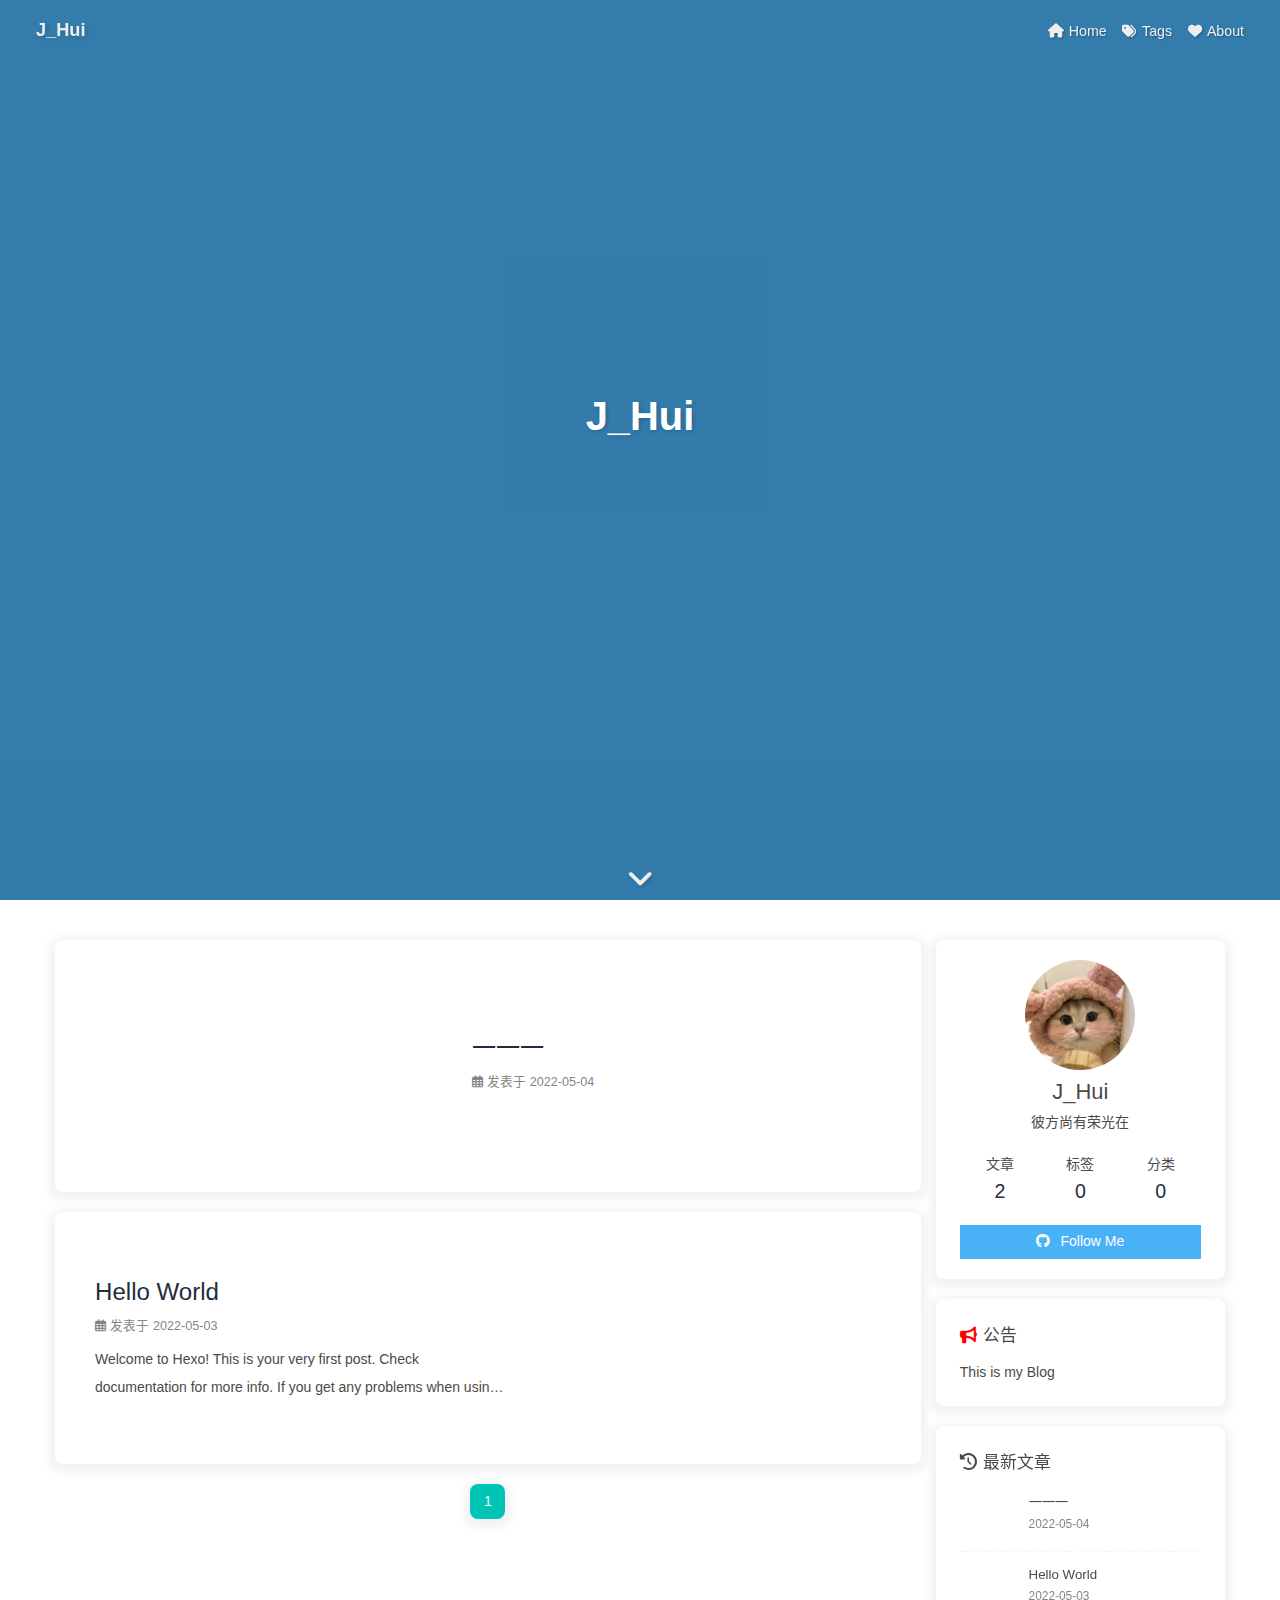
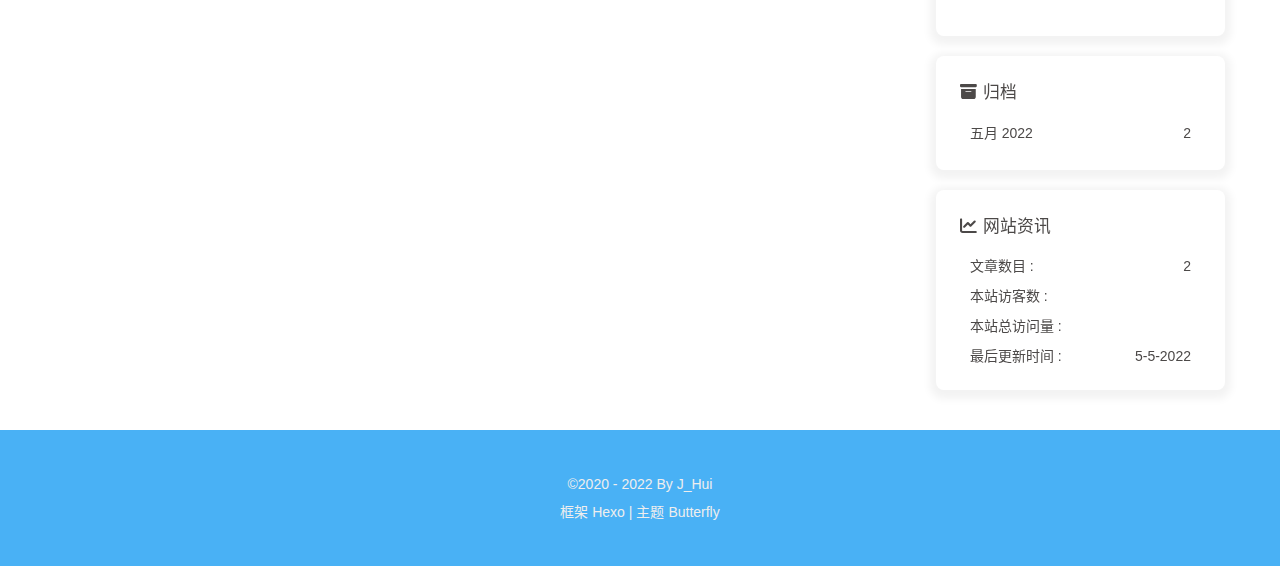
==== index.html @ 7a14e51d "Site updated: 2022-05-05 22:44:37" ====
<!DOCTYPE html><html lang="zh-CN" data-theme="light"><head><meta charset="UTF-8"><meta http-equiv="X-UA-Compatible" content="IE=edge"><meta name="viewport" content="width=device-width, initial-scale=1.0, maximum-scale=1.0, user-scalable=no"><title>J_Hui</title><meta name="author" content="J_Hui"><meta name="copyright" content="J_Hui"><meta name="format-detection" content="telephone=no"><meta name="theme-color" content="#ffffff"><meta name="description" content="彼方尚有荣光在">
<meta property="og:type" content="website">
<meta property="og:title" content="J_Hui">
<meta property="og:url" content="http://example.com/index.html">
<meta property="og:site_name" content="J_Hui">
<meta property="og:description" content="彼方尚有荣光在">
<meta property="og:locale" content="zh_CN">
<meta property="og:image" content="http://example.com/img/2.jpg">
<meta property="article:author" content="J_Hui">
<meta name="twitter:card" content="summary">
<meta name="twitter:image" content="http://example.com/img/2.jpg"><link rel="shortcut icon" href="/img/1.jpg"><link rel="canonical" href="http://example.com/"><link rel="preconnect" href="//cdn.jsdelivr.net"/><link rel="preconnect" href="//busuanzi.ibruce.info"/><link rel="stylesheet" href="/css/index.css"><link rel="stylesheet" href="https://cdn.jsdelivr.net/npm/@fortawesome/fontawesome-free@6/css/all.min.css" media="print" onload="this.media='all'"><link rel="stylesheet" href="https://cdn.jsdelivr.net/npm/@fancyapps/ui/dist/fancybox.css" media="print" onload="this.media='all'"><script>const GLOBAL_CONFIG = { 
  root: '/',
  algolia: undefined,
  localSearch: undefined,
  translate: undefined,
  noticeOutdate: undefined,
  highlight: {"plugin":"highlighjs","highlightCopy":true,"highlightLang":true,"highlightHeightLimit":false},
  copy: {
    success: '复制成功',
    error: '复制错误',
    noSupport: '浏览器不支持'
  },
  relativeDate: {
    homepage: false,
    post: false
  },
  runtime: '',
  date_suffix: {
    just: '刚刚',
    min: '分钟前',
    hour: '小时前',
    day: '天前',
    month: '个月前'
  },
  copyright: undefined,
  lightbox: 'fancybox',
  Snackbar: undefined,
  source: {
    justifiedGallery: {
      js: 'https://cdn.jsdelivr.net/npm/flickr-justified-gallery@2/dist/fjGallery.min.js',
      css: 'https://cdn.jsdelivr.net/npm/flickr-justified-gallery@2/dist/fjGallery.min.css'
    }
  },
  isPhotoFigcaption: false,
  islazyload: false,
  isAnchor: false
}</script><script id="config-diff">var GLOBAL_CONFIG_SITE = {
  title: 'J_Hui',
  isPost: false,
  isHome: true,
  isHighlightShrink: false,
  isToc: false,
  postUpdate: '2022-05-05 22:43:51'
}</script><noscript><style type="text/css">
  #nav {
    opacity: 1
  }
  .justified-gallery img {
    opacity: 1
  }

  #recent-posts time,
  #post-meta time {
    display: inline !important
  }
</style></noscript><script>(win=>{
    win.saveToLocal = {
      set: function setWithExpiry(key, value, ttl) {
        if (ttl === 0) return
        const now = new Date()
        const expiryDay = ttl * 86400000
        const item = {
          value: value,
          expiry: now.getTime() + expiryDay,
        }
        localStorage.setItem(key, JSON.stringify(item))
      },

      get: function getWithExpiry(key) {
        const itemStr = localStorage.getItem(key)

        if (!itemStr) {
          return undefined
        }
        const item = JSON.parse(itemStr)
        const now = new Date()

        if (now.getTime() > item.expiry) {
          localStorage.removeItem(key)
          return undefined
        }
        return item.value
      }
    }
  
    win.getScript = url => new Promise((resolve, reject) => {
      const script = document.createElement('script')
      script.src = url
      script.async = true
      script.onerror = reject
      script.onload = script.onreadystatechange = function() {
        const loadState = this.readyState
        if (loadState && loadState !== 'loaded' && loadState !== 'complete') return
        script.onload = script.onreadystatechange = null
        resolve()
      }
      document.head.appendChild(script)
    })
  
      win.activateDarkMode = function () {
        document.documentElement.setAttribute('data-theme', 'dark')
        if (document.querySelector('meta[name="theme-color"]') !== null) {
          document.querySelector('meta[name="theme-color"]').setAttribute('content', '#0d0d0d')
        }
      }
      win.activateLightMode = function () {
        document.documentElement.setAttribute('data-theme', 'light')
        if (document.querySelector('meta[name="theme-color"]') !== null) {
          document.querySelector('meta[name="theme-color"]').setAttribute('content', '#ffffff')
        }
      }
      const t = saveToLocal.get('theme')
    
          if (t === 'dark') activateDarkMode()
          else if (t === 'light') activateLightMode()
        
      const asideStatus = saveToLocal.get('aside-status')
      if (asideStatus !== undefined) {
        if (asideStatus === 'hide') {
          document.documentElement.classList.add('hide-aside')
        } else {
          document.documentElement.classList.remove('hide-aside')
        }
      }
    
    const detectApple = () => {
      if(/iPad|iPhone|iPod|Macintosh/.test(navigator.userAgent)){
        document.documentElement.classList.add('apple')
      }
    }
    detectApple()
    })(window)</script><meta name="generator" content="Hexo 5.4.2"><link rel="alternate" href="/atom.xml" title="J_Hui" type="application/atom+xml">
</head><body><div id="sidebar"><div id="menu-mask"></div><div id="sidebar-menus"><div class="avatar-img is-center"><img src="/img/2.jpg" onerror="onerror=null;src='/img/friend_404.gif'" alt="avatar"/></div><div class="sidebar-site-data site-data is-center"><a href="/archives/"><div class="headline">文章</div><div class="length-num">2</div></a><a href="/tags/"><div class="headline">标签</div><div class="length-num">0</div></a><a href="/categories/"><div class="headline">分类</div><div class="length-num">0</div></a></div><hr/><div class="menus_items"><div class="menus_item"><a class="site-page" href="/"><i class="fa-fw fas fa-home"></i><span> Home</span></a></div><div class="menus_item"><a class="site-page" href="/tags/"><i class="fa-fw fas fa-tags"></i><span> Tags</span></a></div><div class="menus_item"><a class="site-page" href="/about/"><i class="fa-fw fas fa-heart"></i><span> About</span></a></div></div></div></div><div class="page" id="body-wrap"><header class="full_page" id="page-header"><nav id="nav"><span id="blog_name"><a id="site-name" href="/">J_Hui</a></span><div id="menus"><div class="menus_items"><div class="menus_item"><a class="site-page" href="/"><i class="fa-fw fas fa-home"></i><span> Home</span></a></div><div class="menus_item"><a class="site-page" href="/tags/"><i class="fa-fw fas fa-tags"></i><span> Tags</span></a></div><div class="menus_item"><a class="site-page" href="/about/"><i class="fa-fw fas fa-heart"></i><span> About</span></a></div></div><div id="toggle-menu"><a class="site-page"><i class="fas fa-bars fa-fw"></i></a></div></div></nav><div id="site-info"><h1 id="site-title">J_Hui</h1></div><div id="scroll-down"><i class="fas fa-angle-down scroll-down-effects"></i></div></header><main class="layout" id="content-inner"><div class="recent-posts" id="recent-posts"><div class="recent-post-item"><div class="post_cover left"><a href="/2022/05/04/%E4%B8%80%E4%B8%80%E4%B8%80/" title="一一一"><img class="post_bg" src="[data-uri]" onerror="this.onerror=null;this.src='/img/404.jpg'" alt="一一一"></a></div><div class="recent-post-info"><a class="article-title" href="/2022/05/04/%E4%B8%80%E4%B8%80%E4%B8%80/" title="一一一">一一一</a><div class="article-meta-wrap"><span class="post-meta-date"><i class="far fa-calendar-alt"></i><span class="article-meta-label">发表于</span><time datetime="2022-05-04T04:48:21.000Z" title="发表于 2022-05-04 12:48:21">2022-05-04</time></span></div><div class="content"></div></div></div><div class="recent-post-item"><div class="post_cover right"><a href="/2022/05/03/hello-world/" title="Hello World"><img class="post_bg" src="[data-uri]" onerror="this.onerror=null;this.src='/img/404.jpg'" alt="Hello World"></a></div><div class="recent-post-info"><a class="article-title" href="/2022/05/03/hello-world/" title="Hello World">Hello World</a><div class="article-meta-wrap"><span class="post-meta-date"><i class="far fa-calendar-alt"></i><span class="article-meta-label">发表于</span><time datetime="2022-05-03T13:36:09.054Z" title="发表于 2022-05-03 21:36:09">2022-05-03</time></span></div><div class="content">Welcome to Hexo! This is your very first post. Check documentation for more info. If you get any problems when using Hexo, you can find the answer in troubleshooting or you can ask me on GitHub.
Quick StartCreate a new post$ hexo new &quot;My New Post&quot;

More info: Writing
Run server$ hexo server

More info: Server
Generate static files$ hexo generate

More info: Generating
Deploy to remote sites$ hexo deploy

More info: Deployment
</div></div></div><nav id="pagination"><div class="pagination"><span class="page-number current">1</span></div></nav></div><div class="aside-content" id="aside-content"><div class="card-widget card-info"><div class="is-center"><div class="avatar-img"><img src="/img/2.jpg" onerror="this.onerror=null;this.src='/img/friend_404.gif'" alt="avatar"/></div><div class="author-info__name">J_Hui</div><div class="author-info__description">彼方尚有荣光在</div></div><div class="card-info-data site-data is-center"><a href="/archives/"><div class="headline">文章</div><div class="length-num">2</div></a><a href="/tags/"><div class="headline">标签</div><div class="length-num">0</div></a><a href="/categories/"><div class="headline">分类</div><div class="length-num">0</div></a></div><a id="card-info-btn" target="_blank" rel="noopener" href="https://github.com/xxxxxx"><i class="fab fa-github"></i><span>Follow Me</span></a></div><div class="card-widget card-announcement"><div class="item-headline"><i class="fas fa-bullhorn fa-shake"></i><span>公告</span></div><div class="announcement_content">This is my Blog</div></div><div class="sticky_layout"><div class="card-widget card-recent-post"><div class="item-headline"><i class="fas fa-history"></i><span>最新文章</span></div><div class="aside-list"><div class="aside-list-item"><a class="thumbnail" href="/2022/05/04/%E4%B8%80%E4%B8%80%E4%B8%80/" title="一一一"><img src="[data-uri]" onerror="this.onerror=null;this.src='/img/404.jpg'" alt="一一一"/></a><div class="content"><a class="title" href="/2022/05/04/%E4%B8%80%E4%B8%80%E4%B8%80/" title="一一一">一一一</a><time datetime="2022-05-04T04:48:21.000Z" title="发表于 2022-05-04 12:48:21">2022-05-04</time></div></div><div class="aside-list-item"><a class="thumbnail" href="/2022/05/03/hello-world/" title="Hello World"><img src="[data-uri]" onerror="this.onerror=null;this.src='/img/404.jpg'" alt="Hello World"/></a><div class="content"><a class="title" href="/2022/05/03/hello-world/" title="Hello World">Hello World</a><time datetime="2022-05-03T13:36:09.054Z" title="发表于 2022-05-03 21:36:09">2022-05-03</time></div></div></div></div><div class="card-widget card-archives"><div class="item-headline"><i class="fas fa-archive"></i><span>归档</span></div><ul class="card-archive-list"><li class="card-archive-list-item"><a class="card-archive-list-link" href="/archives/2022/05/"><span class="card-archive-list-date">五月 2022</span><span class="card-archive-list-count">2</span></a></li></ul></div><div class="card-widget card-webinfo"><div class="item-headline"><i class="fas fa-chart-line"></i><span>网站资讯</span></div><div class="webinfo"><div class="webinfo-item"><div class="item-name">文章数目 :</div><div class="item-count">2</div></div><div class="webinfo-item"><div class="item-name">本站访客数 :</div><div class="item-count" id="busuanzi_value_site_uv"></div></div><div class="webinfo-item"><div class="item-name">本站总访问量 :</div><div class="item-count" id="busuanzi_value_site_pv"></div></div><div class="webinfo-item"><div class="item-name">最后更新时间 :</div><div class="item-count" id="last-push-date" data-lastPushDate="2022-05-05T14:43:51.474Z"></div></div></div></div></div></div></main><footer id="footer"><div id="footer-wrap"><div class="copyright">&copy;2020 - 2022 By J_Hui</div><div class="framework-info"><span>框架 </span><a target="_blank" rel="noopener" href="https://hexo.io">Hexo</a><span class="footer-separator">|</span><span>主题 </span><a target="_blank" rel="noopener" href="https://github.com/jerryc127/hexo-theme-butterfly">Butterfly</a></div></div></footer></div><div id="rightside"><div id="rightside-config-hide"><button id="darkmode" type="button" title="浅色和深色模式转换"><i class="fas fa-adjust"></i></button><button id="hide-aside-btn" type="button" title="单栏和双栏切换"><i class="fas fa-arrows-alt-h"></i></button></div><div id="rightside-config-show"><button id="rightside_config" type="button" title="设置"><i class="fas fa-cog fa-spin"></i></button><button id="go-up" type="button" title="回到顶部"><i class="fas fa-arrow-up"></i></button></div></div><div><script src="/js/utils.js"></script><script src="/js/main.js"></script><script src="https://cdn.jsdelivr.net/npm/@fancyapps/ui/dist/fancybox.umd.js"></script><div class="js-pjax"></div><script async data-pjax src="//busuanzi.ibruce.info/busuanzi/2.3/busuanzi.pure.mini.js"></script></div></body></html>
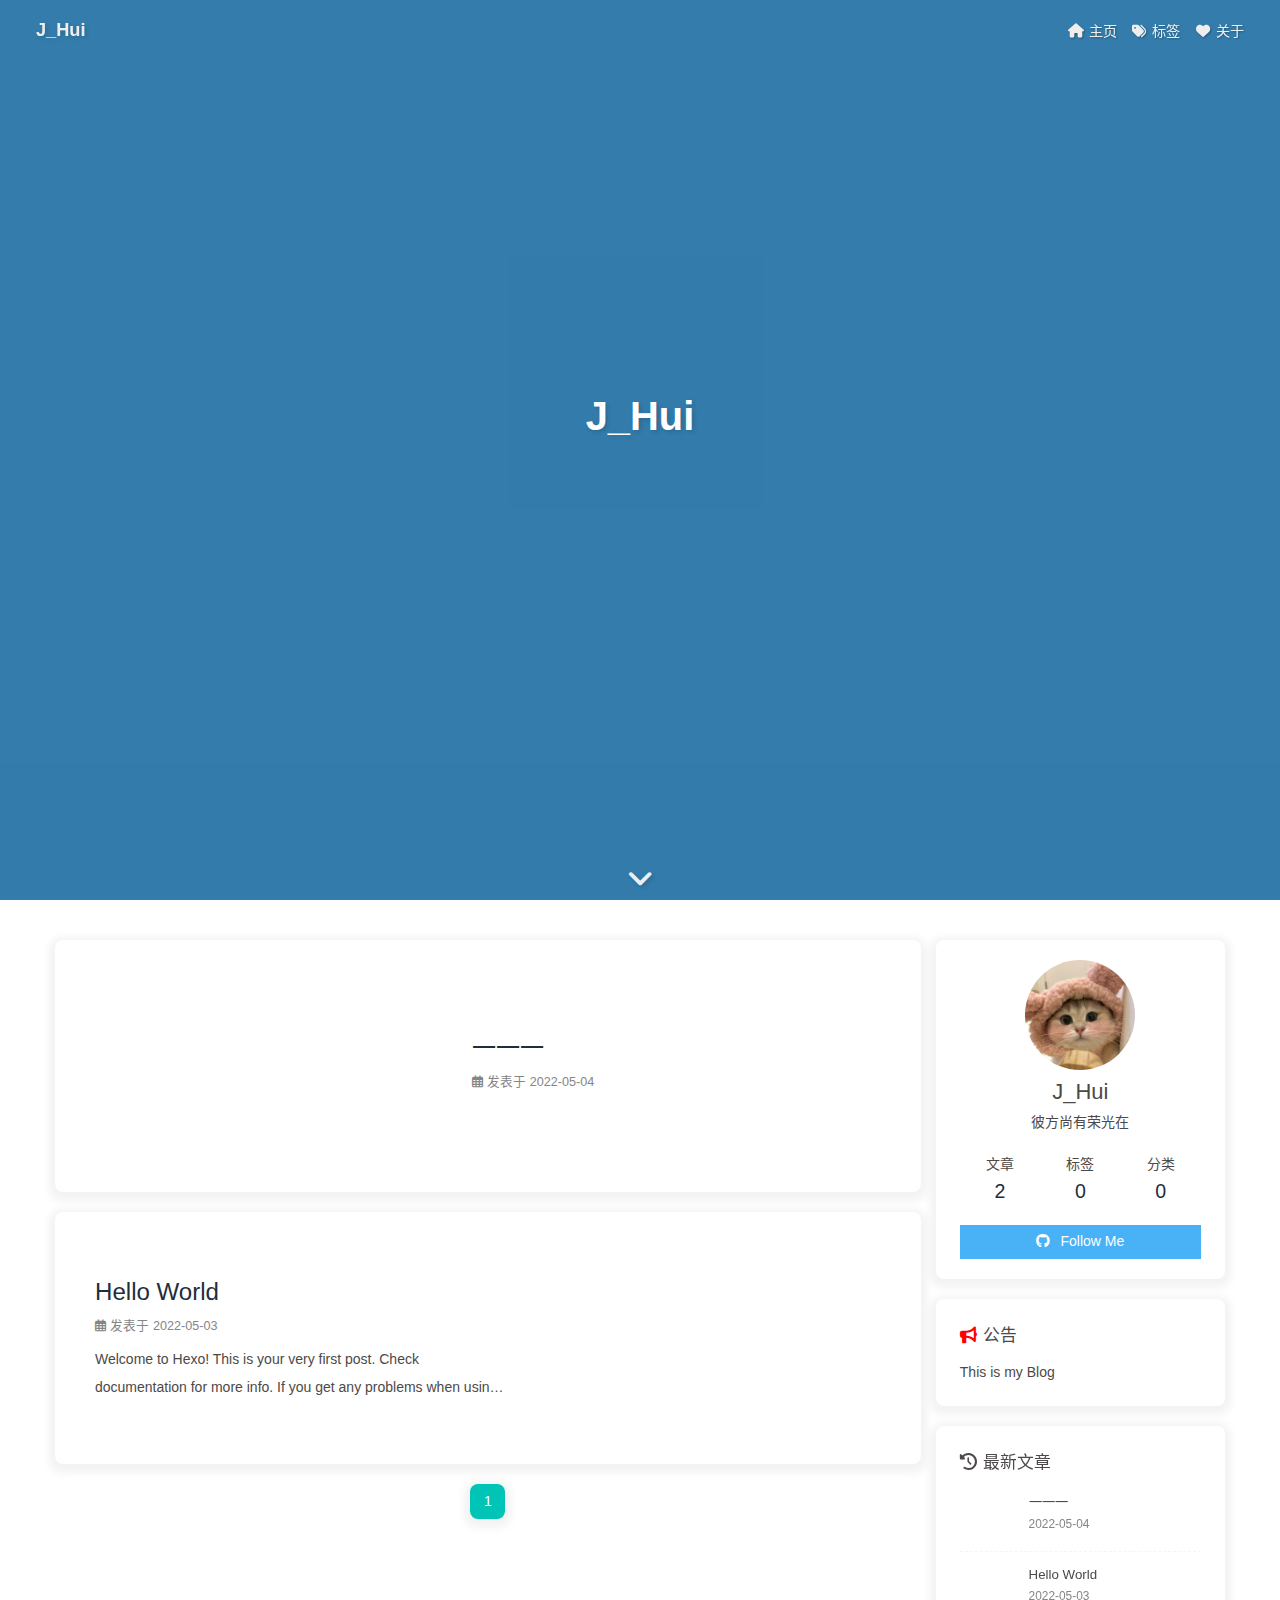
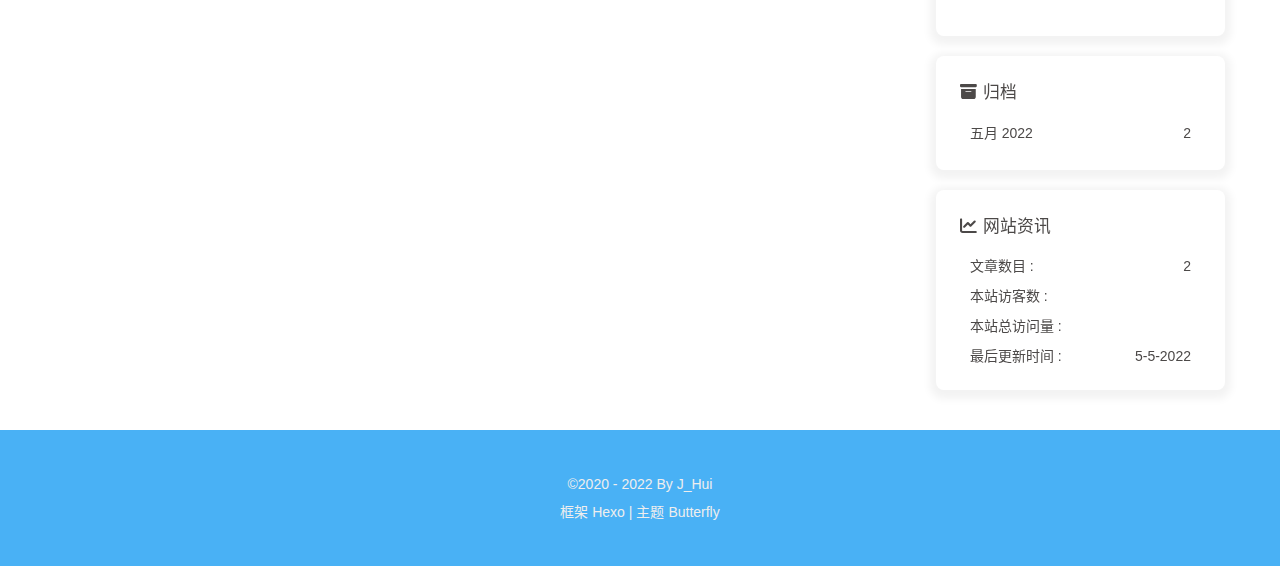
==== commit f0a6328f: "Site updated: 2022-05-05 23:01:13" ====
--- a/index.html
+++ b/index.html
@@ -8,7 +8,7 @@
 <meta property="og:image" content="http://example.com/img/2.jpg">
 <meta property="article:author" content="J_Hui">
 <meta name="twitter:card" content="summary">
-<meta name="twitter:image" content="http://example.com/img/2.jpg"><link rel="shortcut icon" href="/img/1.jpg"><link rel="canonical" href="http://example.com/"><link rel="preconnect" href="//cdn.jsdelivr.net"/><link rel="preconnect" href="//busuanzi.ibruce.info"/><link rel="stylesheet" href="/css/index.css"><link rel="stylesheet" href="https://cdn.jsdelivr.net/npm/@fortawesome/fontawesome-free@6/css/all.min.css" media="print" onload="this.media='all'"><link rel="stylesheet" href="https://cdn.jsdelivr.net/npm/@fancyapps/ui/dist/fancybox.css" media="print" onload="this.media='all'"><script>const GLOBAL_CONFIG = { 
+<meta name="twitter:image" content="http://example.com/img/2.jpg"><link rel="shortcut icon" href="/img/favicon.png"><link rel="canonical" href="http://example.com/"><link rel="preconnect" href="//cdn.jsdelivr.net"/><link rel="preconnect" href="//busuanzi.ibruce.info"/><link rel="stylesheet" href="/css/index.css"><link rel="stylesheet" href="https://cdn.jsdelivr.net/npm/@fortawesome/fontawesome-free@6/css/all.min.css" media="print" onload="this.media='all'"><link rel="stylesheet" href="https://cdn.jsdelivr.net/npm/@fancyapps/ui/dist/fancybox.css" media="print" onload="this.media='all'"><script>const GLOBAL_CONFIG = { 
   root: '/',
   algolia: undefined,
   localSearch: undefined,
@@ -50,7 +50,7 @@
   isHome: true,
   isHighlightShrink: false,
   isToc: false,
-  postUpdate: '2022-05-05 22:43:51'
+  postUpdate: '2022-05-05 23:00:54'
 }</script><noscript><style type="text/css">
   #nav {
     opacity: 1
@@ -140,7 +140,7 @@
     }
     detectApple()
     })(window)</script><meta name="generator" content="Hexo 5.4.2"><link rel="alternate" href="/atom.xml" title="J_Hui" type="application/atom+xml">
-</head><body><div id="sidebar"><div id="menu-mask"></div><div id="sidebar-menus"><div class="avatar-img is-center"><img src="/img/2.jpg" onerror="onerror=null;src='/img/friend_404.gif'" alt="avatar"/></div><div class="sidebar-site-data site-data is-center"><a href="/archives/"><div class="headline">文章</div><div class="length-num">2</div></a><a href="/tags/"><div class="headline">标签</div><div class="length-num">0</div></a><a href="/categories/"><div class="headline">分类</div><div class="length-num">0</div></a></div><hr/><div class="menus_items"><div class="menus_item"><a class="site-page" href="/"><i class="fa-fw fas fa-home"></i><span> Home</span></a></div><div class="menus_item"><a class="site-page" href="/tags/"><i class="fa-fw fas fa-tags"></i><span> Tags</span></a></div><div class="menus_item"><a class="site-page" href="/about/"><i class="fa-fw fas fa-heart"></i><span> About</span></a></div></div></div></div><div class="page" id="body-wrap"><header class="full_page" id="page-header"><nav id="nav"><span id="blog_name"><a id="site-name" href="/">J_Hui</a></span><div id="menus"><div class="menus_items"><div class="menus_item"><a class="site-page" href="/"><i class="fa-fw fas fa-home"></i><span> Home</span></a></div><div class="menus_item"><a class="site-page" href="/tags/"><i class="fa-fw fas fa-tags"></i><span> Tags</span></a></div><div class="menus_item"><a class="site-page" href="/about/"><i class="fa-fw fas fa-heart"></i><span> About</span></a></div></div><div id="toggle-menu"><a class="site-page"><i class="fas fa-bars fa-fw"></i></a></div></div></nav><div id="site-info"><h1 id="site-title">J_Hui</h1></div><div id="scroll-down"><i class="fas fa-angle-down scroll-down-effects"></i></div></header><main class="layout" id="content-inner"><div class="recent-posts" id="recent-posts"><div class="recent-post-item"><div class="post_cover left"><a href="/2022/05/04/%E4%B8%80%E4%B8%80%E4%B8%80/" title="一一一"><img class="post_bg" src="[data-uri]" onerror="this.onerror=null;this.src='/img/404.jpg'" alt="一一一"></a></div><div class="recent-post-info"><a class="article-title" href="/2022/05/04/%E4%B8%80%E4%B8%80%E4%B8%80/" title="一一一">一一一</a><div class="article-meta-wrap"><span class="post-meta-date"><i class="far fa-calendar-alt"></i><span class="article-meta-label">发表于</span><time datetime="2022-05-04T04:48:21.000Z" title="发表于 2022-05-04 12:48:21">2022-05-04</time></span></div><div class="content"></div></div></div><div class="recent-post-item"><div class="post_cover right"><a href="/2022/05/03/hello-world/" title="Hello World"><img class="post_bg" src="[data-uri]" onerror="this.onerror=null;this.src='/img/404.jpg'" alt="Hello World"></a></div><div class="recent-post-info"><a class="article-title" href="/2022/05/03/hello-world/" title="Hello World">Hello World</a><div class="article-meta-wrap"><span class="post-meta-date"><i class="far fa-calendar-alt"></i><span class="article-meta-label">发表于</span><time datetime="2022-05-03T13:36:09.054Z" title="发表于 2022-05-03 21:36:09">2022-05-03</time></span></div><div class="content">Welcome to Hexo! This is your very first post. Check documentation for more info. If you get any problems when using Hexo, you can find the answer in troubleshooting or you can ask me on GitHub.
+</head><body><div id="sidebar"><div id="menu-mask"></div><div id="sidebar-menus"><div class="avatar-img is-center"><img src="/img/2.jpg" onerror="onerror=null;src='/img/friend_404.gif'" alt="avatar"/></div><div class="sidebar-site-data site-data is-center"><a href="/archives/"><div class="headline">文章</div><div class="length-num">2</div></a><a href="/tags/"><div class="headline">标签</div><div class="length-num">0</div></a><a href="/categories/"><div class="headline">分类</div><div class="length-num">0</div></a></div><hr/><div class="menus_items"><div class="menus_item"><a class="site-page" href="/"><i class="fa-fw fas fa-home"></i><span> 主页</span></a></div><div class="menus_item"><a class="site-page" href="/tags/"><i class="fa-fw fas fa-tags"></i><span> 标签</span></a></div><div class="menus_item"><a class="site-page" href="/about/"><i class="fa-fw fas fa-heart"></i><span> 关于</span></a></div></div></div></div><div class="page" id="body-wrap"><header class="full_page" id="page-header"><nav id="nav"><span id="blog_name"><a id="site-name" href="/">J_Hui</a></span><div id="menus"><div class="menus_items"><div class="menus_item"><a class="site-page" href="/"><i class="fa-fw fas fa-home"></i><span> 主页</span></a></div><div class="menus_item"><a class="site-page" href="/tags/"><i class="fa-fw fas fa-tags"></i><span> 标签</span></a></div><div class="menus_item"><a class="site-page" href="/about/"><i class="fa-fw fas fa-heart"></i><span> 关于</span></a></div></div><div id="toggle-menu"><a class="site-page"><i class="fas fa-bars fa-fw"></i></a></div></div></nav><div id="site-info"><h1 id="site-title">J_Hui</h1></div><div id="scroll-down"><i class="fas fa-angle-down scroll-down-effects"></i></div></header><main class="layout" id="content-inner"><div class="recent-posts" id="recent-posts"><div class="recent-post-item"><div class="post_cover left"><a href="/2022/05/04/%E4%B8%80%E4%B8%80%E4%B8%80/" title="一一一"><img class="post_bg" src="[data-uri]" onerror="this.onerror=null;this.src='/img/404.jpg'" alt="一一一"></a></div><div class="recent-post-info"><a class="article-title" href="/2022/05/04/%E4%B8%80%E4%B8%80%E4%B8%80/" title="一一一">一一一</a><div class="article-meta-wrap"><span class="post-meta-date"><i class="far fa-calendar-alt"></i><span class="article-meta-label">发表于</span><time datetime="2022-05-04T04:48:21.000Z" title="发表于 2022-05-04 12:48:21">2022-05-04</time></span></div><div class="content"></div></div></div><div class="recent-post-item"><div class="post_cover right"><a href="/2022/05/03/hello-world/" title="Hello World"><img class="post_bg" src="[data-uri]" onerror="this.onerror=null;this.src='/img/404.jpg'" alt="Hello World"></a></div><div class="recent-post-info"><a class="article-title" href="/2022/05/03/hello-world/" title="Hello World">Hello World</a><div class="article-meta-wrap"><span class="post-meta-date"><i class="far fa-calendar-alt"></i><span class="article-meta-label">发表于</span><time datetime="2022-05-03T13:36:09.054Z" title="发表于 2022-05-03 21:36:09">2022-05-03</time></span></div><div class="content">Welcome to Hexo! This is your very first post. Check documentation for more info. If you get any problems when using Hexo, you can find the answer in troubleshooting or you can ask me on GitHub.
 Quick StartCreate a new post$ hexo new &quot;My New Post&quot;
 
 More info: Writing
@@ -153,4 +153,4 @@
 Deploy to remote sites$ hexo deploy
 
 More info: Deployment
-</div></div></div><nav id="pagination"><div class="pagination"><span class="page-number current">1</span></div></nav></div><div class="aside-content" id="aside-content"><div class="card-widget card-info"><div class="is-center"><div class="avatar-img"><img src="/img/2.jpg" onerror="this.onerror=null;this.src='/img/friend_404.gif'" alt="avatar"/></div><div class="author-info__name">J_Hui</div><div class="author-info__description">彼方尚有荣光在</div></div><div class="card-info-data site-data is-center"><a href="/archives/"><div class="headline">文章</div><div class="length-num">2</div></a><a href="/tags/"><div class="headline">标签</div><div class="length-num">0</div></a><a href="/categories/"><div class="headline">分类</div><div class="length-num">0</div></a></div><a id="card-info-btn" target="_blank" rel="noopener" href="https://github.com/xxxxxx"><i class="fab fa-github"></i><span>Follow Me</span></a></div><div class="card-widget card-announcement"><div class="item-headline"><i class="fas fa-bullhorn fa-shake"></i><span>公告</span></div><div class="announcement_content">This is my Blog</div></div><div class="sticky_layout"><div class="card-widget card-recent-post"><div class="item-headline"><i class="fas fa-history"></i><span>最新文章</span></div><div class="aside-list"><div class="aside-list-item"><a class="thumbnail" href="/2022/05/04/%E4%B8%80%E4%B8%80%E4%B8%80/" title="一一一"><img src="[data-uri]" onerror="this.onerror=null;this.src='/img/404.jpg'" alt="一一一"/></a><div class="content"><a class="title" href="/2022/05/04/%E4%B8%80%E4%B8%80%E4%B8%80/" title="一一一">一一一</a><time datetime="2022-05-04T04:48:21.000Z" title="发表于 2022-05-04 12:48:21">2022-05-04</time></div></div><div class="aside-list-item"><a class="thumbnail" href="/2022/05/03/hello-world/" title="Hello World"><img src="[data-uri]" onerror="this.onerror=null;this.src='/img/404.jpg'" alt="Hello World"/></a><div class="content"><a class="title" href="/2022/05/03/hello-world/" title="Hello World">Hello World</a><time datetime="2022-05-03T13:36:09.054Z" title="发表于 2022-05-03 21:36:09">2022-05-03</time></div></div></div></div><div class="card-widget card-archives"><div class="item-headline"><i class="fas fa-archive"></i><span>归档</span></div><ul class="card-archive-list"><li class="card-archive-list-item"><a class="card-archive-list-link" href="/archives/2022/05/"><span class="card-archive-list-date">五月 2022</span><span class="card-archive-list-count">2</span></a></li></ul></div><div class="card-widget card-webinfo"><div class="item-headline"><i class="fas fa-chart-line"></i><span>网站资讯</span></div><div class="webinfo"><div class="webinfo-item"><div class="item-name">文章数目 :</div><div class="item-count">2</div></div><div class="webinfo-item"><div class="item-name">本站访客数 :</div><div class="item-count" id="busuanzi_value_site_uv"></div></div><div class="webinfo-item"><div class="item-name">本站总访问量 :</div><div class="item-count" id="busuanzi_value_site_pv"></div></div><div class="webinfo-item"><div class="item-name">最后更新时间 :</div><div class="item-count" id="last-push-date" data-lastPushDate="2022-05-05T14:43:51.474Z"></div></div></div></div></div></div></main><footer id="footer"><div id="footer-wrap"><div class="copyright">&copy;2020 - 2022 By J_Hui</div><div class="framework-info"><span>框架 </span><a target="_blank" rel="noopener" href="https://hexo.io">Hexo</a><span class="footer-separator">|</span><span>主题 </span><a target="_blank" rel="noopener" href="https://github.com/jerryc127/hexo-theme-butterfly">Butterfly</a></div></div></footer></div><div id="rightside"><div id="rightside-config-hide"><button id="darkmode" type="button" title="浅色和深色模式转换"><i class="fas fa-adjust"></i></button><button id="hide-aside-btn" type="button" title="单栏和双栏切换"><i class="fas fa-arrows-alt-h"></i></button></div><div id="rightside-config-show"><button id="rightside_config" type="button" title="设置"><i class="fas fa-cog fa-spin"></i></button><button id="go-up" type="button" title="回到顶部"><i class="fas fa-arrow-up"></i></button></div></div><div><script src="/js/utils.js"></script><script src="/js/main.js"></script><script src="https://cdn.jsdelivr.net/npm/@fancyapps/ui/dist/fancybox.umd.js"></script><div class="js-pjax"></div><script async data-pjax src="//busuanzi.ibruce.info/busuanzi/2.3/busuanzi.pure.mini.js"></script></div></body></html>+</div></div></div><nav id="pagination"><div class="pagination"><span class="page-number current">1</span></div></nav></div><div class="aside-content" id="aside-content"><div class="card-widget card-info"><div class="is-center"><div class="avatar-img"><img src="/img/2.jpg" onerror="this.onerror=null;this.src='/img/friend_404.gif'" alt="avatar"/></div><div class="author-info__name">J_Hui</div><div class="author-info__description">彼方尚有荣光在</div></div><div class="card-info-data site-data is-center"><a href="/archives/"><div class="headline">文章</div><div class="length-num">2</div></a><a href="/tags/"><div class="headline">标签</div><div class="length-num">0</div></a><a href="/categories/"><div class="headline">分类</div><div class="length-num">0</div></a></div><a id="card-info-btn" target="_blank" rel="noopener" href="https://github.com/xxxxxx"><i class="fab fa-github"></i><span>Follow Me</span></a></div><div class="card-widget card-announcement"><div class="item-headline"><i class="fas fa-bullhorn fa-shake"></i><span>公告</span></div><div class="announcement_content">This is my Blog</div></div><div class="sticky_layout"><div class="card-widget card-recent-post"><div class="item-headline"><i class="fas fa-history"></i><span>最新文章</span></div><div class="aside-list"><div class="aside-list-item"><a class="thumbnail" href="/2022/05/04/%E4%B8%80%E4%B8%80%E4%B8%80/" title="一一一"><img src="[data-uri]" onerror="this.onerror=null;this.src='/img/404.jpg'" alt="一一一"/></a><div class="content"><a class="title" href="/2022/05/04/%E4%B8%80%E4%B8%80%E4%B8%80/" title="一一一">一一一</a><time datetime="2022-05-04T04:48:21.000Z" title="发表于 2022-05-04 12:48:21">2022-05-04</time></div></div><div class="aside-list-item"><a class="thumbnail" href="/2022/05/03/hello-world/" title="Hello World"><img src="[data-uri]" onerror="this.onerror=null;this.src='/img/404.jpg'" alt="Hello World"/></a><div class="content"><a class="title" href="/2022/05/03/hello-world/" title="Hello World">Hello World</a><time datetime="2022-05-03T13:36:09.054Z" title="发表于 2022-05-03 21:36:09">2022-05-03</time></div></div></div></div><div class="card-widget card-archives"><div class="item-headline"><i class="fas fa-archive"></i><span>归档</span></div><ul class="card-archive-list"><li class="card-archive-list-item"><a class="card-archive-list-link" href="/archives/2022/05/"><span class="card-archive-list-date">五月 2022</span><span class="card-archive-list-count">2</span></a></li></ul></div><div class="card-widget card-webinfo"><div class="item-headline"><i class="fas fa-chart-line"></i><span>网站资讯</span></div><div class="webinfo"><div class="webinfo-item"><div class="item-name">文章数目 :</div><div class="item-count">2</div></div><div class="webinfo-item"><div class="item-name">本站访客数 :</div><div class="item-count" id="busuanzi_value_site_uv"></div></div><div class="webinfo-item"><div class="item-name">本站总访问量 :</div><div class="item-count" id="busuanzi_value_site_pv"></div></div><div class="webinfo-item"><div class="item-name">最后更新时间 :</div><div class="item-count" id="last-push-date" data-lastPushDate="2022-05-05T15:00:54.101Z"></div></div></div></div></div></div></main><footer id="footer"><div id="footer-wrap"><div class="copyright">&copy;2020 - 2022 By J_Hui</div><div class="framework-info"><span>框架 </span><a target="_blank" rel="noopener" href="https://hexo.io">Hexo</a><span class="footer-separator">|</span><span>主题 </span><a target="_blank" rel="noopener" href="https://github.com/jerryc127/hexo-theme-butterfly">Butterfly</a></div></div></footer></div><div id="rightside"><div id="rightside-config-hide"><button id="darkmode" type="button" title="浅色和深色模式转换"><i class="fas fa-adjust"></i></button><button id="hide-aside-btn" type="button" title="单栏和双栏切换"><i class="fas fa-arrows-alt-h"></i></button></div><div id="rightside-config-show"><button id="rightside_config" type="button" title="设置"><i class="fas fa-cog fa-spin"></i></button><button id="go-up" type="button" title="回到顶部"><i class="fas fa-arrow-up"></i></button></div></div><div><script src="/js/utils.js"></script><script src="/js/main.js"></script><script src="https://cdn.jsdelivr.net/npm/@fancyapps/ui/dist/fancybox.umd.js"></script><div class="js-pjax"></div><script async data-pjax src="//busuanzi.ibruce.info/busuanzi/2.3/busuanzi.pure.mini.js"></script></div></body></html>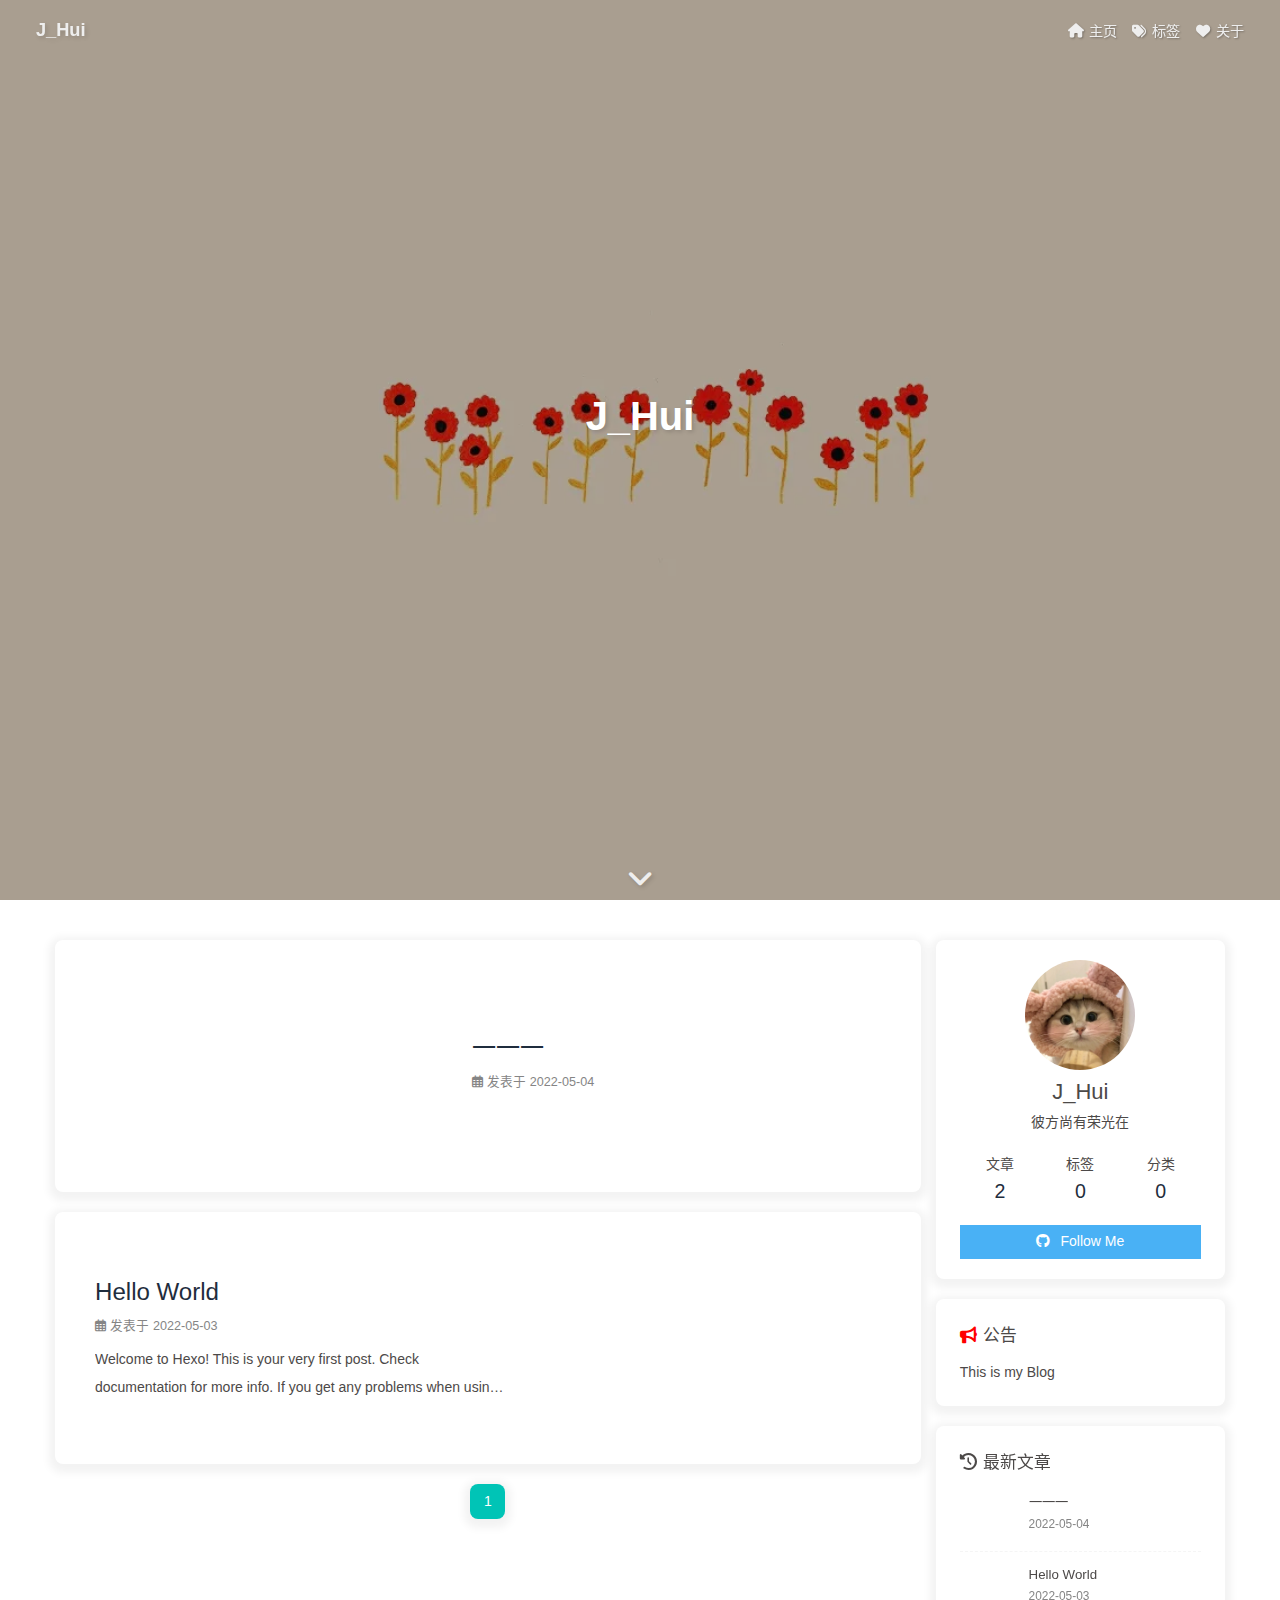
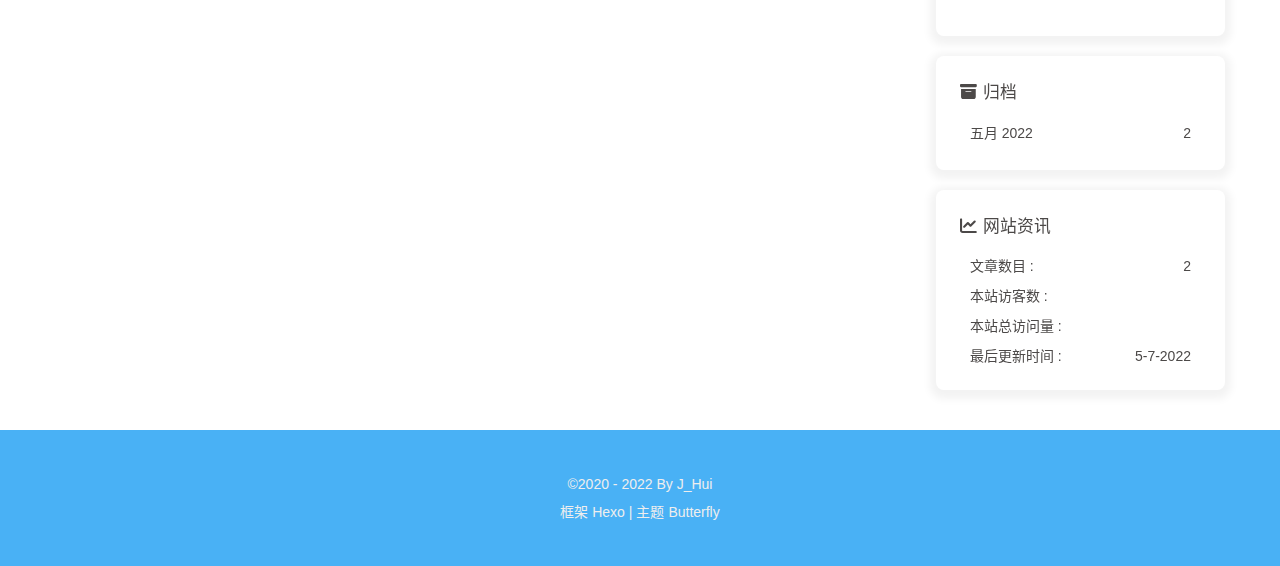
==== commit 75ac48fc: "Site updated: 2022-05-07 15:26:54" ====
--- a/index.html
+++ b/index.html
@@ -50,7 +50,7 @@
   isHome: true,
   isHighlightShrink: false,
   isToc: false,
-  postUpdate: '2022-05-05 23:00:54'
+  postUpdate: '2022-05-07 15:26:41'
 }</script><noscript><style type="text/css">
   #nav {
     opacity: 1
@@ -140,7 +140,7 @@
     }
     detectApple()
     })(window)</script><meta name="generator" content="Hexo 5.4.2"><link rel="alternate" href="/atom.xml" title="J_Hui" type="application/atom+xml">
-</head><body><div id="sidebar"><div id="menu-mask"></div><div id="sidebar-menus"><div class="avatar-img is-center"><img src="/img/2.jpg" onerror="onerror=null;src='/img/friend_404.gif'" alt="avatar"/></div><div class="sidebar-site-data site-data is-center"><a href="/archives/"><div class="headline">文章</div><div class="length-num">2</div></a><a href="/tags/"><div class="headline">标签</div><div class="length-num">0</div></a><a href="/categories/"><div class="headline">分类</div><div class="length-num">0</div></a></div><hr/><div class="menus_items"><div class="menus_item"><a class="site-page" href="/"><i class="fa-fw fas fa-home"></i><span> 主页</span></a></div><div class="menus_item"><a class="site-page" href="/tags/"><i class="fa-fw fas fa-tags"></i><span> 标签</span></a></div><div class="menus_item"><a class="site-page" href="/about/"><i class="fa-fw fas fa-heart"></i><span> 关于</span></a></div></div></div></div><div class="page" id="body-wrap"><header class="full_page" id="page-header"><nav id="nav"><span id="blog_name"><a id="site-name" href="/">J_Hui</a></span><div id="menus"><div class="menus_items"><div class="menus_item"><a class="site-page" href="/"><i class="fa-fw fas fa-home"></i><span> 主页</span></a></div><div class="menus_item"><a class="site-page" href="/tags/"><i class="fa-fw fas fa-tags"></i><span> 标签</span></a></div><div class="menus_item"><a class="site-page" href="/about/"><i class="fa-fw fas fa-heart"></i><span> 关于</span></a></div></div><div id="toggle-menu"><a class="site-page"><i class="fas fa-bars fa-fw"></i></a></div></div></nav><div id="site-info"><h1 id="site-title">J_Hui</h1></div><div id="scroll-down"><i class="fas fa-angle-down scroll-down-effects"></i></div></header><main class="layout" id="content-inner"><div class="recent-posts" id="recent-posts"><div class="recent-post-item"><div class="post_cover left"><a href="/2022/05/04/%E4%B8%80%E4%B8%80%E4%B8%80/" title="一一一"><img class="post_bg" src="[data-uri]" onerror="this.onerror=null;this.src='/img/404.jpg'" alt="一一一"></a></div><div class="recent-post-info"><a class="article-title" href="/2022/05/04/%E4%B8%80%E4%B8%80%E4%B8%80/" title="一一一">一一一</a><div class="article-meta-wrap"><span class="post-meta-date"><i class="far fa-calendar-alt"></i><span class="article-meta-label">发表于</span><time datetime="2022-05-04T04:48:21.000Z" title="发表于 2022-05-04 12:48:21">2022-05-04</time></span></div><div class="content"></div></div></div><div class="recent-post-item"><div class="post_cover right"><a href="/2022/05/03/hello-world/" title="Hello World"><img class="post_bg" src="[data-uri]" onerror="this.onerror=null;this.src='/img/404.jpg'" alt="Hello World"></a></div><div class="recent-post-info"><a class="article-title" href="/2022/05/03/hello-world/" title="Hello World">Hello World</a><div class="article-meta-wrap"><span class="post-meta-date"><i class="far fa-calendar-alt"></i><span class="article-meta-label">发表于</span><time datetime="2022-05-03T13:36:09.054Z" title="发表于 2022-05-03 21:36:09">2022-05-03</time></span></div><div class="content">Welcome to Hexo! This is your very first post. Check documentation for more info. If you get any problems when using Hexo, you can find the answer in troubleshooting or you can ask me on GitHub.
+</head><body><div id="sidebar"><div id="menu-mask"></div><div id="sidebar-menus"><div class="avatar-img is-center"><img src="/img/2.jpg" onerror="onerror=null;src='/img/friend_404.gif'" alt="avatar"/></div><div class="sidebar-site-data site-data is-center"><a href="/archives/"><div class="headline">文章</div><div class="length-num">2</div></a><a href="/tags/"><div class="headline">标签</div><div class="length-num">0</div></a><a href="/categories/"><div class="headline">分类</div><div class="length-num">0</div></a></div><hr/><div class="menus_items"><div class="menus_item"><a class="site-page" href="/"><i class="fa-fw fas fa-home"></i><span> 主页</span></a></div><div class="menus_item"><a class="site-page" href="/tags/"><i class="fa-fw fas fa-tags"></i><span> 标签</span></a></div><div class="menus_item"><a class="site-page" href="/about/"><i class="fa-fw fas fa-heart"></i><span> 关于</span></a></div></div></div></div><div class="page" id="body-wrap"><header class="full_page" id="page-header" style="background-image: url('/img/1.jpg')"><nav id="nav"><span id="blog_name"><a id="site-name" href="/">J_Hui</a></span><div id="menus"><div class="menus_items"><div class="menus_item"><a class="site-page" href="/"><i class="fa-fw fas fa-home"></i><span> 主页</span></a></div><div class="menus_item"><a class="site-page" href="/tags/"><i class="fa-fw fas fa-tags"></i><span> 标签</span></a></div><div class="menus_item"><a class="site-page" href="/about/"><i class="fa-fw fas fa-heart"></i><span> 关于</span></a></div></div><div id="toggle-menu"><a class="site-page"><i class="fas fa-bars fa-fw"></i></a></div></div></nav><div id="site-info"><h1 id="site-title">J_Hui</h1></div><div id="scroll-down"><i class="fas fa-angle-down scroll-down-effects"></i></div></header><main class="layout" id="content-inner"><div class="recent-posts" id="recent-posts"><div class="recent-post-item"><div class="post_cover left"><a href="/2022/05/04/%E4%B8%80%E4%B8%80%E4%B8%80/" title="一一一"><img class="post_bg" src="[data-uri]" onerror="this.onerror=null;this.src='/img/404.jpg'" alt="一一一"></a></div><div class="recent-post-info"><a class="article-title" href="/2022/05/04/%E4%B8%80%E4%B8%80%E4%B8%80/" title="一一一">一一一</a><div class="article-meta-wrap"><span class="post-meta-date"><i class="far fa-calendar-alt"></i><span class="article-meta-label">发表于</span><time datetime="2022-05-04T04:48:21.000Z" title="发表于 2022-05-04 12:48:21">2022-05-04</time></span></div><div class="content"></div></div></div><div class="recent-post-item"><div class="post_cover right"><a href="/2022/05/03/hello-world/" title="Hello World"><img class="post_bg" src="[data-uri]" onerror="this.onerror=null;this.src='/img/404.jpg'" alt="Hello World"></a></div><div class="recent-post-info"><a class="article-title" href="/2022/05/03/hello-world/" title="Hello World">Hello World</a><div class="article-meta-wrap"><span class="post-meta-date"><i class="far fa-calendar-alt"></i><span class="article-meta-label">发表于</span><time datetime="2022-05-03T13:36:09.054Z" title="发表于 2022-05-03 21:36:09">2022-05-03</time></span></div><div class="content">Welcome to Hexo! This is your very first post. Check documentation for more info. If you get any problems when using Hexo, you can find the answer in troubleshooting or you can ask me on GitHub.
 Quick StartCreate a new post$ hexo new &quot;My New Post&quot;
 
 More info: Writing
@@ -153,4 +153,4 @@
 Deploy to remote sites$ hexo deploy
 
 More info: Deployment
-</div></div></div><nav id="pagination"><div class="pagination"><span class="page-number current">1</span></div></nav></div><div class="aside-content" id="aside-content"><div class="card-widget card-info"><div class="is-center"><div class="avatar-img"><img src="/img/2.jpg" onerror="this.onerror=null;this.src='/img/friend_404.gif'" alt="avatar"/></div><div class="author-info__name">J_Hui</div><div class="author-info__description">彼方尚有荣光在</div></div><div class="card-info-data site-data is-center"><a href="/archives/"><div class="headline">文章</div><div class="length-num">2</div></a><a href="/tags/"><div class="headline">标签</div><div class="length-num">0</div></a><a href="/categories/"><div class="headline">分类</div><div class="length-num">0</div></a></div><a id="card-info-btn" target="_blank" rel="noopener" href="https://github.com/xxxxxx"><i class="fab fa-github"></i><span>Follow Me</span></a></div><div class="card-widget card-announcement"><div class="item-headline"><i class="fas fa-bullhorn fa-shake"></i><span>公告</span></div><div class="announcement_content">This is my Blog</div></div><div class="sticky_layout"><div class="card-widget card-recent-post"><div class="item-headline"><i class="fas fa-history"></i><span>最新文章</span></div><div class="aside-list"><div class="aside-list-item"><a class="thumbnail" href="/2022/05/04/%E4%B8%80%E4%B8%80%E4%B8%80/" title="一一一"><img src="[data-uri]" onerror="this.onerror=null;this.src='/img/404.jpg'" alt="一一一"/></a><div class="content"><a class="title" href="/2022/05/04/%E4%B8%80%E4%B8%80%E4%B8%80/" title="一一一">一一一</a><time datetime="2022-05-04T04:48:21.000Z" title="发表于 2022-05-04 12:48:21">2022-05-04</time></div></div><div class="aside-list-item"><a class="thumbnail" href="/2022/05/03/hello-world/" title="Hello World"><img src="[data-uri]" onerror="this.onerror=null;this.src='/img/404.jpg'" alt="Hello World"/></a><div class="content"><a class="title" href="/2022/05/03/hello-world/" title="Hello World">Hello World</a><time datetime="2022-05-03T13:36:09.054Z" title="发表于 2022-05-03 21:36:09">2022-05-03</time></div></div></div></div><div class="card-widget card-archives"><div class="item-headline"><i class="fas fa-archive"></i><span>归档</span></div><ul class="card-archive-list"><li class="card-archive-list-item"><a class="card-archive-list-link" href="/archives/2022/05/"><span class="card-archive-list-date">五月 2022</span><span class="card-archive-list-count">2</span></a></li></ul></div><div class="card-widget card-webinfo"><div class="item-headline"><i class="fas fa-chart-line"></i><span>网站资讯</span></div><div class="webinfo"><div class="webinfo-item"><div class="item-name">文章数目 :</div><div class="item-count">2</div></div><div class="webinfo-item"><div class="item-name">本站访客数 :</div><div class="item-count" id="busuanzi_value_site_uv"></div></div><div class="webinfo-item"><div class="item-name">本站总访问量 :</div><div class="item-count" id="busuanzi_value_site_pv"></div></div><div class="webinfo-item"><div class="item-name">最后更新时间 :</div><div class="item-count" id="last-push-date" data-lastPushDate="2022-05-05T15:00:54.101Z"></div></div></div></div></div></div></main><footer id="footer"><div id="footer-wrap"><div class="copyright">&copy;2020 - 2022 By J_Hui</div><div class="framework-info"><span>框架 </span><a target="_blank" rel="noopener" href="https://hexo.io">Hexo</a><span class="footer-separator">|</span><span>主题 </span><a target="_blank" rel="noopener" href="https://github.com/jerryc127/hexo-theme-butterfly">Butterfly</a></div></div></footer></div><div id="rightside"><div id="rightside-config-hide"><button id="darkmode" type="button" title="浅色和深色模式转换"><i class="fas fa-adjust"></i></button><button id="hide-aside-btn" type="button" title="单栏和双栏切换"><i class="fas fa-arrows-alt-h"></i></button></div><div id="rightside-config-show"><button id="rightside_config" type="button" title="设置"><i class="fas fa-cog fa-spin"></i></button><button id="go-up" type="button" title="回到顶部"><i class="fas fa-arrow-up"></i></button></div></div><div><script src="/js/utils.js"></script><script src="/js/main.js"></script><script src="https://cdn.jsdelivr.net/npm/@fancyapps/ui/dist/fancybox.umd.js"></script><div class="js-pjax"></div><script async data-pjax src="//busuanzi.ibruce.info/busuanzi/2.3/busuanzi.pure.mini.js"></script></div></body></html>+</div></div></div><nav id="pagination"><div class="pagination"><span class="page-number current">1</span></div></nav></div><div class="aside-content" id="aside-content"><div class="card-widget card-info"><div class="is-center"><div class="avatar-img"><img src="/img/2.jpg" onerror="this.onerror=null;this.src='/img/friend_404.gif'" alt="avatar"/></div><div class="author-info__name">J_Hui</div><div class="author-info__description">彼方尚有荣光在</div></div><div class="card-info-data site-data is-center"><a href="/archives/"><div class="headline">文章</div><div class="length-num">2</div></a><a href="/tags/"><div class="headline">标签</div><div class="length-num">0</div></a><a href="/categories/"><div class="headline">分类</div><div class="length-num">0</div></a></div><a id="card-info-btn" target="_blank" rel="noopener" href="https://github.com/xxxxxx"><i class="fab fa-github"></i><span>Follow Me</span></a></div><div class="card-widget card-announcement"><div class="item-headline"><i class="fas fa-bullhorn fa-shake"></i><span>公告</span></div><div class="announcement_content">This is my Blog</div></div><div class="sticky_layout"><div class="card-widget card-recent-post"><div class="item-headline"><i class="fas fa-history"></i><span>最新文章</span></div><div class="aside-list"><div class="aside-list-item"><a class="thumbnail" href="/2022/05/04/%E4%B8%80%E4%B8%80%E4%B8%80/" title="一一一"><img src="[data-uri]" onerror="this.onerror=null;this.src='/img/404.jpg'" alt="一一一"/></a><div class="content"><a class="title" href="/2022/05/04/%E4%B8%80%E4%B8%80%E4%B8%80/" title="一一一">一一一</a><time datetime="2022-05-04T04:48:21.000Z" title="发表于 2022-05-04 12:48:21">2022-05-04</time></div></div><div class="aside-list-item"><a class="thumbnail" href="/2022/05/03/hello-world/" title="Hello World"><img src="[data-uri]" onerror="this.onerror=null;this.src='/img/404.jpg'" alt="Hello World"/></a><div class="content"><a class="title" href="/2022/05/03/hello-world/" title="Hello World">Hello World</a><time datetime="2022-05-03T13:36:09.054Z" title="发表于 2022-05-03 21:36:09">2022-05-03</time></div></div></div></div><div class="card-widget card-archives"><div class="item-headline"><i class="fas fa-archive"></i><span>归档</span></div><ul class="card-archive-list"><li class="card-archive-list-item"><a class="card-archive-list-link" href="/archives/2022/05/"><span class="card-archive-list-date">五月 2022</span><span class="card-archive-list-count">2</span></a></li></ul></div><div class="card-widget card-webinfo"><div class="item-headline"><i class="fas fa-chart-line"></i><span>网站资讯</span></div><div class="webinfo"><div class="webinfo-item"><div class="item-name">文章数目 :</div><div class="item-count">2</div></div><div class="webinfo-item"><div class="item-name">本站访客数 :</div><div class="item-count" id="busuanzi_value_site_uv"></div></div><div class="webinfo-item"><div class="item-name">本站总访问量 :</div><div class="item-count" id="busuanzi_value_site_pv"></div></div><div class="webinfo-item"><div class="item-name">最后更新时间 :</div><div class="item-count" id="last-push-date" data-lastPushDate="2022-05-07T07:26:41.958Z"></div></div></div></div></div></div></main><footer id="footer"><div id="footer-wrap"><div class="copyright">&copy;2020 - 2022 By J_Hui</div><div class="framework-info"><span>框架 </span><a target="_blank" rel="noopener" href="https://hexo.io">Hexo</a><span class="footer-separator">|</span><span>主题 </span><a target="_blank" rel="noopener" href="https://github.com/jerryc127/hexo-theme-butterfly">Butterfly</a></div></div></footer></div><div id="rightside"><div id="rightside-config-hide"><button id="darkmode" type="button" title="浅色和深色模式转换"><i class="fas fa-adjust"></i></button><button id="hide-aside-btn" type="button" title="单栏和双栏切换"><i class="fas fa-arrows-alt-h"></i></button></div><div id="rightside-config-show"><button id="rightside_config" type="button" title="设置"><i class="fas fa-cog fa-spin"></i></button><button id="go-up" type="button" title="回到顶部"><i class="fas fa-arrow-up"></i></button></div></div><div><script src="/js/utils.js"></script><script src="/js/main.js"></script><script src="https://cdn.jsdelivr.net/npm/@fancyapps/ui/dist/fancybox.umd.js"></script><div class="js-pjax"></div><script async data-pjax src="//busuanzi.ibruce.info/busuanzi/2.3/busuanzi.pure.mini.js"></script></div></body></html>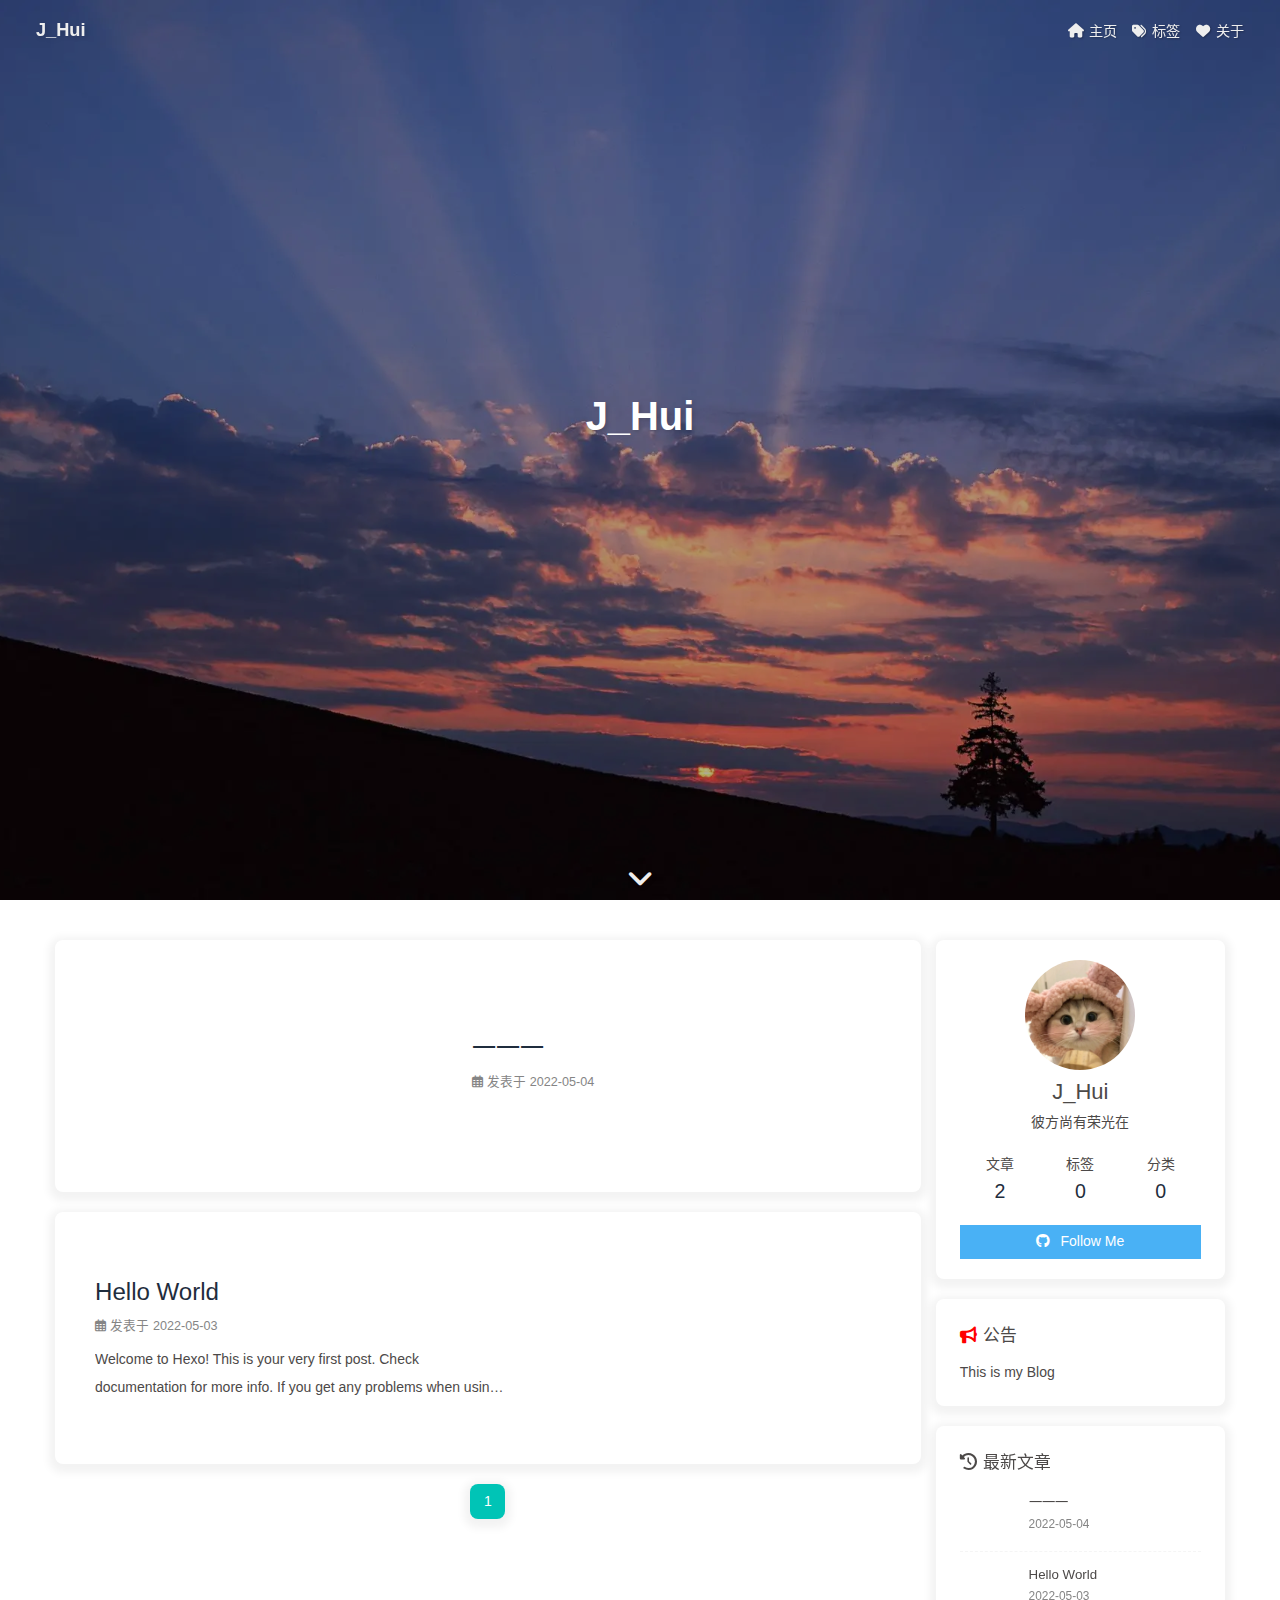
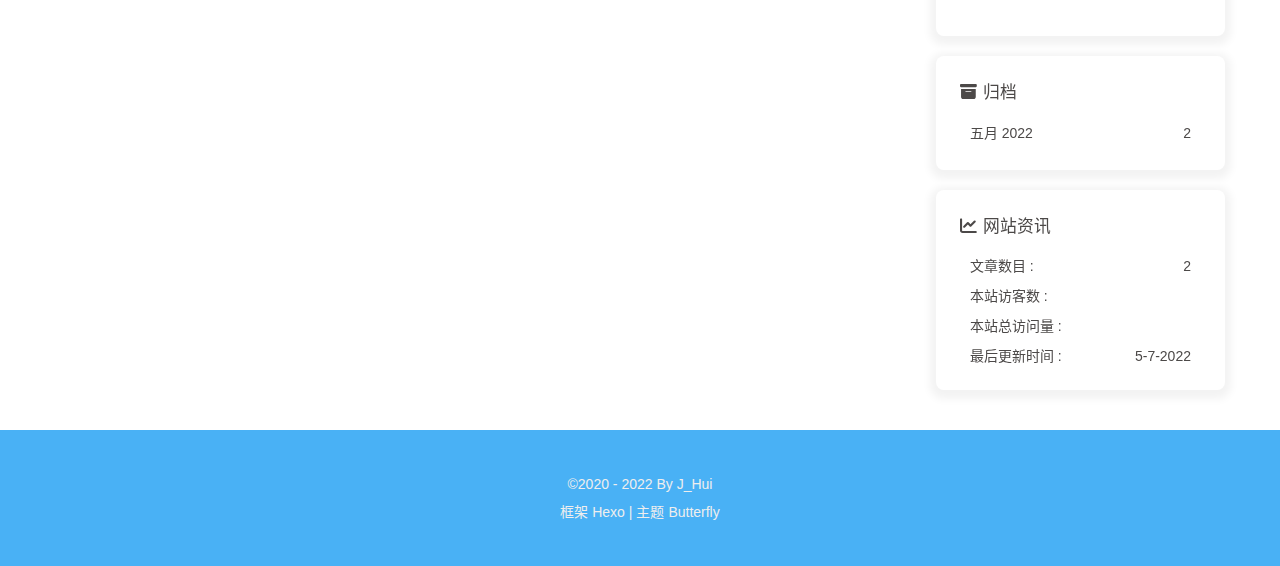
==== commit 3b27b1c7: "Site updated: 2022-05-07 15:34:43" ====
--- a/index.html
+++ b/index.html
@@ -50,7 +50,7 @@
   isHome: true,
   isHighlightShrink: false,
   isToc: false,
-  postUpdate: '2022-05-07 15:26:41'
+  postUpdate: '2022-05-07 15:34:09'
 }</script><noscript><style type="text/css">
   #nav {
     opacity: 1
@@ -140,7 +140,7 @@
     }
     detectApple()
     })(window)</script><meta name="generator" content="Hexo 5.4.2"><link rel="alternate" href="/atom.xml" title="J_Hui" type="application/atom+xml">
-</head><body><div id="sidebar"><div id="menu-mask"></div><div id="sidebar-menus"><div class="avatar-img is-center"><img src="/img/2.jpg" onerror="onerror=null;src='/img/friend_404.gif'" alt="avatar"/></div><div class="sidebar-site-data site-data is-center"><a href="/archives/"><div class="headline">文章</div><div class="length-num">2</div></a><a href="/tags/"><div class="headline">标签</div><div class="length-num">0</div></a><a href="/categories/"><div class="headline">分类</div><div class="length-num">0</div></a></div><hr/><div class="menus_items"><div class="menus_item"><a class="site-page" href="/"><i class="fa-fw fas fa-home"></i><span> 主页</span></a></div><div class="menus_item"><a class="site-page" href="/tags/"><i class="fa-fw fas fa-tags"></i><span> 标签</span></a></div><div class="menus_item"><a class="site-page" href="/about/"><i class="fa-fw fas fa-heart"></i><span> 关于</span></a></div></div></div></div><div class="page" id="body-wrap"><header class="full_page" id="page-header" style="background-image: url('/img/1.jpg')"><nav id="nav"><span id="blog_name"><a id="site-name" href="/">J_Hui</a></span><div id="menus"><div class="menus_items"><div class="menus_item"><a class="site-page" href="/"><i class="fa-fw fas fa-home"></i><span> 主页</span></a></div><div class="menus_item"><a class="site-page" href="/tags/"><i class="fa-fw fas fa-tags"></i><span> 标签</span></a></div><div class="menus_item"><a class="site-page" href="/about/"><i class="fa-fw fas fa-heart"></i><span> 关于</span></a></div></div><div id="toggle-menu"><a class="site-page"><i class="fas fa-bars fa-fw"></i></a></div></div></nav><div id="site-info"><h1 id="site-title">J_Hui</h1></div><div id="scroll-down"><i class="fas fa-angle-down scroll-down-effects"></i></div></header><main class="layout" id="content-inner"><div class="recent-posts" id="recent-posts"><div class="recent-post-item"><div class="post_cover left"><a href="/2022/05/04/%E4%B8%80%E4%B8%80%E4%B8%80/" title="一一一"><img class="post_bg" src="[data-uri]" onerror="this.onerror=null;this.src='/img/404.jpg'" alt="一一一"></a></div><div class="recent-post-info"><a class="article-title" href="/2022/05/04/%E4%B8%80%E4%B8%80%E4%B8%80/" title="一一一">一一一</a><div class="article-meta-wrap"><span class="post-meta-date"><i class="far fa-calendar-alt"></i><span class="article-meta-label">发表于</span><time datetime="2022-05-04T04:48:21.000Z" title="发表于 2022-05-04 12:48:21">2022-05-04</time></span></div><div class="content"></div></div></div><div class="recent-post-item"><div class="post_cover right"><a href="/2022/05/03/hello-world/" title="Hello World"><img class="post_bg" src="[data-uri]" onerror="this.onerror=null;this.src='/img/404.jpg'" alt="Hello World"></a></div><div class="recent-post-info"><a class="article-title" href="/2022/05/03/hello-world/" title="Hello World">Hello World</a><div class="article-meta-wrap"><span class="post-meta-date"><i class="far fa-calendar-alt"></i><span class="article-meta-label">发表于</span><time datetime="2022-05-03T13:36:09.054Z" title="发表于 2022-05-03 21:36:09">2022-05-03</time></span></div><div class="content">Welcome to Hexo! This is your very first post. Check documentation for more info. If you get any problems when using Hexo, you can find the answer in troubleshooting or you can ask me on GitHub.
+</head><body><div id="sidebar"><div id="menu-mask"></div><div id="sidebar-menus"><div class="avatar-img is-center"><img src="/img/2.jpg" onerror="onerror=null;src='/img/friend_404.gif'" alt="avatar"/></div><div class="sidebar-site-data site-data is-center"><a href="/archives/"><div class="headline">文章</div><div class="length-num">2</div></a><a href="/tags/"><div class="headline">标签</div><div class="length-num">0</div></a><a href="/categories/"><div class="headline">分类</div><div class="length-num">0</div></a></div><hr/><div class="menus_items"><div class="menus_item"><a class="site-page" href="/"><i class="fa-fw fas fa-home"></i><span> 主页</span></a></div><div class="menus_item"><a class="site-page" href="/tags/"><i class="fa-fw fas fa-tags"></i><span> 标签</span></a></div><div class="menus_item"><a class="site-page" href="/about/"><i class="fa-fw fas fa-heart"></i><span> 关于</span></a></div></div></div></div><div class="page" id="body-wrap"><header class="full_page" id="page-header" style="background-image: url('/img/1%20(2).jpg')"><nav id="nav"><span id="blog_name"><a id="site-name" href="/">J_Hui</a></span><div id="menus"><div class="menus_items"><div class="menus_item"><a class="site-page" href="/"><i class="fa-fw fas fa-home"></i><span> 主页</span></a></div><div class="menus_item"><a class="site-page" href="/tags/"><i class="fa-fw fas fa-tags"></i><span> 标签</span></a></div><div class="menus_item"><a class="site-page" href="/about/"><i class="fa-fw fas fa-heart"></i><span> 关于</span></a></div></div><div id="toggle-menu"><a class="site-page"><i class="fas fa-bars fa-fw"></i></a></div></div></nav><div id="site-info"><h1 id="site-title">J_Hui</h1></div><div id="scroll-down"><i class="fas fa-angle-down scroll-down-effects"></i></div></header><main class="layout" id="content-inner"><div class="recent-posts" id="recent-posts"><div class="recent-post-item"><div class="post_cover left"><a href="/2022/05/04/%E4%B8%80%E4%B8%80%E4%B8%80/" title="一一一"><img class="post_bg" src="[data-uri]" onerror="this.onerror=null;this.src='/img/404.jpg'" alt="一一一"></a></div><div class="recent-post-info"><a class="article-title" href="/2022/05/04/%E4%B8%80%E4%B8%80%E4%B8%80/" title="一一一">一一一</a><div class="article-meta-wrap"><span class="post-meta-date"><i class="far fa-calendar-alt"></i><span class="article-meta-label">发表于</span><time datetime="2022-05-04T04:48:21.000Z" title="发表于 2022-05-04 12:48:21">2022-05-04</time></span></div><div class="content"></div></div></div><div class="recent-post-item"><div class="post_cover right"><a href="/2022/05/03/hello-world/" title="Hello World"><img class="post_bg" src="[data-uri]" onerror="this.onerror=null;this.src='/img/404.jpg'" alt="Hello World"></a></div><div class="recent-post-info"><a class="article-title" href="/2022/05/03/hello-world/" title="Hello World">Hello World</a><div class="article-meta-wrap"><span class="post-meta-date"><i class="far fa-calendar-alt"></i><span class="article-meta-label">发表于</span><time datetime="2022-05-03T13:36:09.054Z" title="发表于 2022-05-03 21:36:09">2022-05-03</time></span></div><div class="content">Welcome to Hexo! This is your very first post. Check documentation for more info. If you get any problems when using Hexo, you can find the answer in troubleshooting or you can ask me on GitHub.
 Quick StartCreate a new post$ hexo new &quot;My New Post&quot;
 
 More info: Writing
@@ -153,4 +153,4 @@
 Deploy to remote sites$ hexo deploy
 
 More info: Deployment
-</div></div></div><nav id="pagination"><div class="pagination"><span class="page-number current">1</span></div></nav></div><div class="aside-content" id="aside-content"><div class="card-widget card-info"><div class="is-center"><div class="avatar-img"><img src="/img/2.jpg" onerror="this.onerror=null;this.src='/img/friend_404.gif'" alt="avatar"/></div><div class="author-info__name">J_Hui</div><div class="author-info__description">彼方尚有荣光在</div></div><div class="card-info-data site-data is-center"><a href="/archives/"><div class="headline">文章</div><div class="length-num">2</div></a><a href="/tags/"><div class="headline">标签</div><div class="length-num">0</div></a><a href="/categories/"><div class="headline">分类</div><div class="length-num">0</div></a></div><a id="card-info-btn" target="_blank" rel="noopener" href="https://github.com/xxxxxx"><i class="fab fa-github"></i><span>Follow Me</span></a></div><div class="card-widget card-announcement"><div class="item-headline"><i class="fas fa-bullhorn fa-shake"></i><span>公告</span></div><div class="announcement_content">This is my Blog</div></div><div class="sticky_layout"><div class="card-widget card-recent-post"><div class="item-headline"><i class="fas fa-history"></i><span>最新文章</span></div><div class="aside-list"><div class="aside-list-item"><a class="thumbnail" href="/2022/05/04/%E4%B8%80%E4%B8%80%E4%B8%80/" title="一一一"><img src="[data-uri]" onerror="this.onerror=null;this.src='/img/404.jpg'" alt="一一一"/></a><div class="content"><a class="title" href="/2022/05/04/%E4%B8%80%E4%B8%80%E4%B8%80/" title="一一一">一一一</a><time datetime="2022-05-04T04:48:21.000Z" title="发表于 2022-05-04 12:48:21">2022-05-04</time></div></div><div class="aside-list-item"><a class="thumbnail" href="/2022/05/03/hello-world/" title="Hello World"><img src="[data-uri]" onerror="this.onerror=null;this.src='/img/404.jpg'" alt="Hello World"/></a><div class="content"><a class="title" href="/2022/05/03/hello-world/" title="Hello World">Hello World</a><time datetime="2022-05-03T13:36:09.054Z" title="发表于 2022-05-03 21:36:09">2022-05-03</time></div></div></div></div><div class="card-widget card-archives"><div class="item-headline"><i class="fas fa-archive"></i><span>归档</span></div><ul class="card-archive-list"><li class="card-archive-list-item"><a class="card-archive-list-link" href="/archives/2022/05/"><span class="card-archive-list-date">五月 2022</span><span class="card-archive-list-count">2</span></a></li></ul></div><div class="card-widget card-webinfo"><div class="item-headline"><i class="fas fa-chart-line"></i><span>网站资讯</span></div><div class="webinfo"><div class="webinfo-item"><div class="item-name">文章数目 :</div><div class="item-count">2</div></div><div class="webinfo-item"><div class="item-name">本站访客数 :</div><div class="item-count" id="busuanzi_value_site_uv"></div></div><div class="webinfo-item"><div class="item-name">本站总访问量 :</div><div class="item-count" id="busuanzi_value_site_pv"></div></div><div class="webinfo-item"><div class="item-name">最后更新时间 :</div><div class="item-count" id="last-push-date" data-lastPushDate="2022-05-07T07:26:41.958Z"></div></div></div></div></div></div></main><footer id="footer"><div id="footer-wrap"><div class="copyright">&copy;2020 - 2022 By J_Hui</div><div class="framework-info"><span>框架 </span><a target="_blank" rel="noopener" href="https://hexo.io">Hexo</a><span class="footer-separator">|</span><span>主题 </span><a target="_blank" rel="noopener" href="https://github.com/jerryc127/hexo-theme-butterfly">Butterfly</a></div></div></footer></div><div id="rightside"><div id="rightside-config-hide"><button id="darkmode" type="button" title="浅色和深色模式转换"><i class="fas fa-adjust"></i></button><button id="hide-aside-btn" type="button" title="单栏和双栏切换"><i class="fas fa-arrows-alt-h"></i></button></div><div id="rightside-config-show"><button id="rightside_config" type="button" title="设置"><i class="fas fa-cog fa-spin"></i></button><button id="go-up" type="button" title="回到顶部"><i class="fas fa-arrow-up"></i></button></div></div><div><script src="/js/utils.js"></script><script src="/js/main.js"></script><script src="https://cdn.jsdelivr.net/npm/@fancyapps/ui/dist/fancybox.umd.js"></script><div class="js-pjax"></div><script async data-pjax src="//busuanzi.ibruce.info/busuanzi/2.3/busuanzi.pure.mini.js"></script></div></body></html>+</div></div></div><nav id="pagination"><div class="pagination"><span class="page-number current">1</span></div></nav></div><div class="aside-content" id="aside-content"><div class="card-widget card-info"><div class="is-center"><div class="avatar-img"><img src="/img/2.jpg" onerror="this.onerror=null;this.src='/img/friend_404.gif'" alt="avatar"/></div><div class="author-info__name">J_Hui</div><div class="author-info__description">彼方尚有荣光在</div></div><div class="card-info-data site-data is-center"><a href="/archives/"><div class="headline">文章</div><div class="length-num">2</div></a><a href="/tags/"><div class="headline">标签</div><div class="length-num">0</div></a><a href="/categories/"><div class="headline">分类</div><div class="length-num">0</div></a></div><a id="card-info-btn" target="_blank" rel="noopener" href="https://github.com/xxxxxx"><i class="fab fa-github"></i><span>Follow Me</span></a></div><div class="card-widget card-announcement"><div class="item-headline"><i class="fas fa-bullhorn fa-shake"></i><span>公告</span></div><div class="announcement_content">This is my Blog</div></div><div class="sticky_layout"><div class="card-widget card-recent-post"><div class="item-headline"><i class="fas fa-history"></i><span>最新文章</span></div><div class="aside-list"><div class="aside-list-item"><a class="thumbnail" href="/2022/05/04/%E4%B8%80%E4%B8%80%E4%B8%80/" title="一一一"><img src="[data-uri]" onerror="this.onerror=null;this.src='/img/404.jpg'" alt="一一一"/></a><div class="content"><a class="title" href="/2022/05/04/%E4%B8%80%E4%B8%80%E4%B8%80/" title="一一一">一一一</a><time datetime="2022-05-04T04:48:21.000Z" title="发表于 2022-05-04 12:48:21">2022-05-04</time></div></div><div class="aside-list-item"><a class="thumbnail" href="/2022/05/03/hello-world/" title="Hello World"><img src="[data-uri]" onerror="this.onerror=null;this.src='/img/404.jpg'" alt="Hello World"/></a><div class="content"><a class="title" href="/2022/05/03/hello-world/" title="Hello World">Hello World</a><time datetime="2022-05-03T13:36:09.054Z" title="发表于 2022-05-03 21:36:09">2022-05-03</time></div></div></div></div><div class="card-widget card-archives"><div class="item-headline"><i class="fas fa-archive"></i><span>归档</span></div><ul class="card-archive-list"><li class="card-archive-list-item"><a class="card-archive-list-link" href="/archives/2022/05/"><span class="card-archive-list-date">五月 2022</span><span class="card-archive-list-count">2</span></a></li></ul></div><div class="card-widget card-webinfo"><div class="item-headline"><i class="fas fa-chart-line"></i><span>网站资讯</span></div><div class="webinfo"><div class="webinfo-item"><div class="item-name">文章数目 :</div><div class="item-count">2</div></div><div class="webinfo-item"><div class="item-name">本站访客数 :</div><div class="item-count" id="busuanzi_value_site_uv"></div></div><div class="webinfo-item"><div class="item-name">本站总访问量 :</div><div class="item-count" id="busuanzi_value_site_pv"></div></div><div class="webinfo-item"><div class="item-name">最后更新时间 :</div><div class="item-count" id="last-push-date" data-lastPushDate="2022-05-07T07:34:09.315Z"></div></div></div></div></div></div></main><footer id="footer"><div id="footer-wrap"><div class="copyright">&copy;2020 - 2022 By J_Hui</div><div class="framework-info"><span>框架 </span><a target="_blank" rel="noopener" href="https://hexo.io">Hexo</a><span class="footer-separator">|</span><span>主题 </span><a target="_blank" rel="noopener" href="https://github.com/jerryc127/hexo-theme-butterfly">Butterfly</a></div></div></footer></div><div id="rightside"><div id="rightside-config-hide"><button id="darkmode" type="button" title="浅色和深色模式转换"><i class="fas fa-adjust"></i></button><button id="hide-aside-btn" type="button" title="单栏和双栏切换"><i class="fas fa-arrows-alt-h"></i></button></div><div id="rightside-config-show"><button id="rightside_config" type="button" title="设置"><i class="fas fa-cog fa-spin"></i></button><button id="go-up" type="button" title="回到顶部"><i class="fas fa-arrow-up"></i></button></div></div><div><script src="/js/utils.js"></script><script src="/js/main.js"></script><script src="https://cdn.jsdelivr.net/npm/@fancyapps/ui/dist/fancybox.umd.js"></script><div class="js-pjax"></div><script async data-pjax src="//busuanzi.ibruce.info/busuanzi/2.3/busuanzi.pure.mini.js"></script></div></body></html>